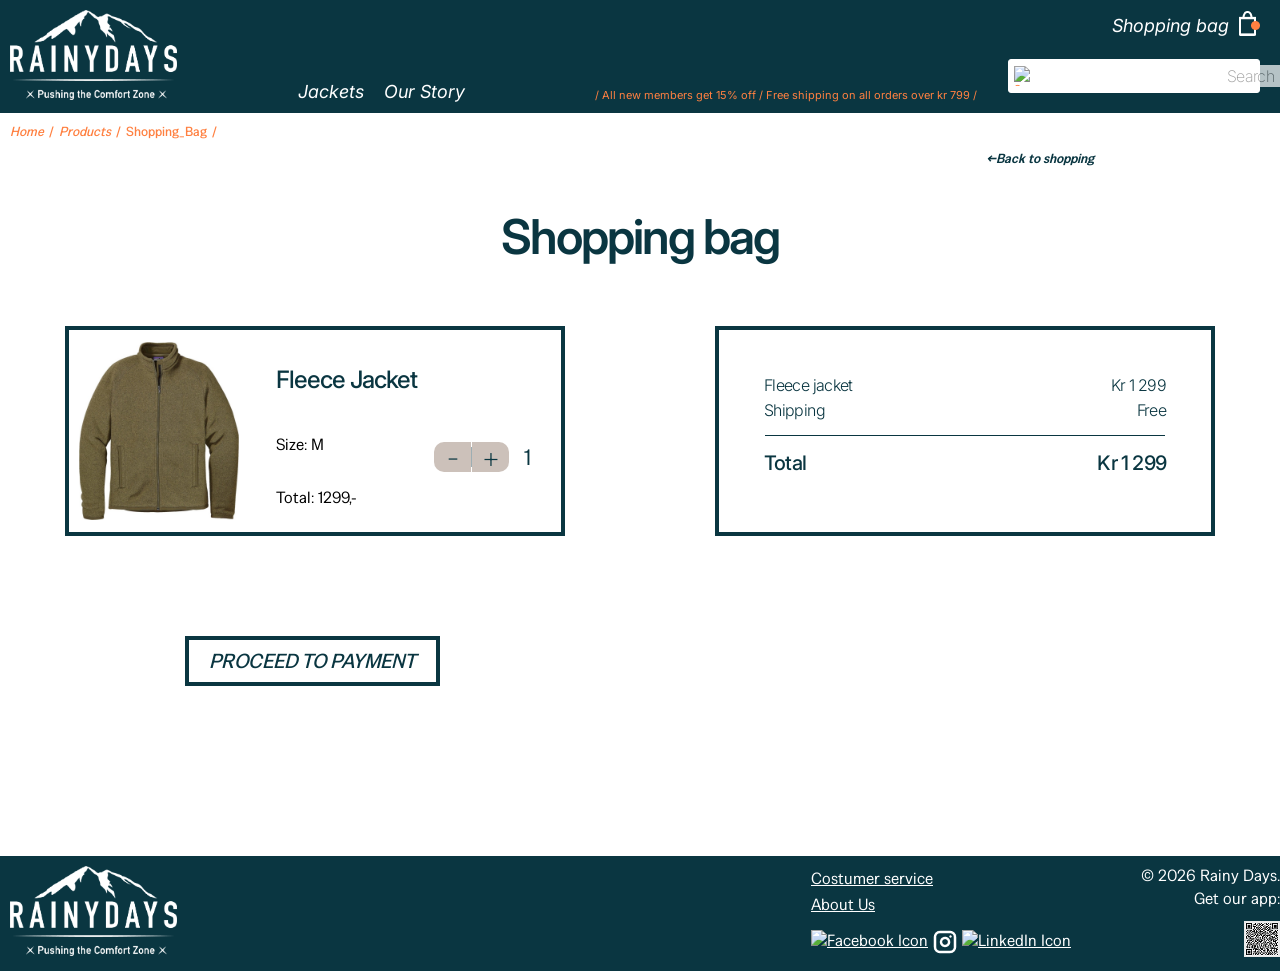
==== cart.html @ 44a6f5ab "Finished checkout css. Added back link to coming-soon Searched and replaced all cvv with cvc. Make a" ====
<!doctype html>
<html lang="en">
  <head>
    <meta charset="UTF-8" />
    <meta name="viewport" content="width=device-width, initial-scale=1.0" />
    <meta
      name="description"
      content="Shopping bag for Rainy Days, your go-to source for all outdoor activities"
    />
    <link rel="preconnect" href="https://fonts.googleapis.com" />
    <link rel="preconnect" href="https://fonts.gstatic.com" crossorigin />
    <link
      href="https://fonts.googleapis.com/css2?family=Inter:ital,opsz,wght@0,14..32,100..900;1,14..32,100..900&family=Special+Gothic:wdth,wght@75..125,400..700&display=swap"
      rel="stylesheet"
    />
    <link rel="stylesheet" href="style.css" />
    <title>Shopping bag</title>
  </head>
  <body>
    <nav>
      <div class="nav-left">
        <a href="index.html" class="logo" aria-label="Back to homepage">
          <img src="images/RainyDays_Logo.png" alt="Rainy Days Logo" />
        </a>
      </div>
      <div class="nav-middleleft">
        <ul>
          <li><a href="./products.html" class="nav-link">Jackets</a></li>
          <li><a href="index.html" class="nav-link">Our Story</a></li>
        </ul>
      </div>
      <div class="nav-middleright">
        <p>
          / All new members get 15% off / Free shipping on all orders over kr
          799 /
        </p>
      </div>
      <div class="nav-right">
        <div class="shopping-cart-link">
          <a href="cart.html" class="nav-link"> Shopping bag </a>
          <a href="cart.html" aria-label="Go to Shopping Bag">
            <img src="images/shopping.png" alt="Shopping Bag Icon" />
          </a>
        </div>
        <form class="search" role="search">
          <img src="images/search.png" alt="Search Icon" />
          <input
            type="search"
            placeholder="Search"
            aria-label="Search the website"
          />
        </form>
      </div>
    </nav>
    <main>
      <div class="breadcrumbs">
        <a href="index.html">Home</a> / <a href="products.html">Products</a> /
        <span>Shopping_Bag</span>/
      </div>
      <a href="fleece-jacket.html" class="back-link">←Back to shopping</a>
      <h2>Shopping bag</h2>
      <div class="cart-container">
        <div class="summary">
          <img src="images/RainyDays_Jacket7.jpg" alt="Fleece Jacket" />
          <div class="summary-content">
            <h3>Fleece Jacket</h3>
            <p>Size: M</p>
            <p>Total: 1299,-</p>
          </div>
          <div class="quantity">
            <button type="button" class="quantity-btn">-</button>
            <div class="divider"></div>
            <button type="button" class="quantity-btn">+</button>
            <span class="quantity-count">1</span>
          </div>
        </div>
        <div class="total">
          <p>Fleece jacket</p>
          <p class="price">Kr 1 299</p>
          <p>Shipping</p>
          <p class="price">Free</p>
          <div class="divider-total"></div>
          <h4>Total</h4>
          <h4 class="price">Kr 1 299</h4>
        </div>
        <a href="checkout.html" class="cta">PROCEED TO PAYMENT</a>
      </div>
    </main>
    <footer>
      <div class="footer-right">
        <a href="index.html" class="logo">
          <img src="images/RainyDays_Logo.png" alt="Rainy Days Logo" />
        </a>
      </div>
      <div class="footer-middle">
        <a href="coming-soon.html">Costumer service</a>
        <a href="coming-soon.html">About Us</a>
        <div class="social-media">
          <a href="https://facebook.com" target="_blank" rel="noopener">
            <img src="images/facebook.png" alt="Facebook Icon" />
          </a>
          <a href="https://instagram.com" target="_blank" rel="noopener">
            <img src="images/instagram.png" alt="Instagram Icon" />
          </a>
          <a href="https://linkedin.com" target="_blank" rel="noopener">
            <img src="images/linkedin.png" alt="LinkedIn Icon" />
          </a>
        </div>
      </div>
      <div class="footer-left">
        <p>© 2026 Rainy Days.</p>
        <p>Get our app:</p>
        <a href="https://play.google.com/" target="_blank" rel="noopener">
          <img src="images/QR-code.png" alt="QR Code Icon" />
        </a>
      </div>
    </footer>
  </body>
</html>
---- style.css ----
:root {
  --primary-color: #0A3641;
  --secondary-color: #FF8041;
  --font-family-header: 'Inter', sans-serif;
  --font-family-body: 'Special Gothic', sans-serif;
}

body {
  margin: 0;
  padding: 0;
  font-family: var(--font-family-body);
  font-size: 20px;
} 

main  {
  display: flex;
  flex-direction: column;
  align-items: center;
  margin-left: 320px;
  margin-right: 320px;
}

nav, footer {
  background-color: #0A3641;
}

nav {
  color: var(--secondary-color);
  font-family: var(--font-family-header);
  font-size: 11px; 
  position: sticky;
  top: 0;
  z-index: 100;
  display: flex;
  justify-content: space-between;
  gap: 50px;
  padding-top: 0px;
  margin-bottom: 0px;
}

.nav-middleleft, .nav-middleright, .nav-right {
  display: flex;
  align-self: flex-end;
}

.nav-middleleft {
  flex-direction: row;
  gap: 20px;
}
.nav-middleright {
 position: relative;
 left: 60px;
}
.nav-right {
  display: flex;
  flex-direction: column;
  align-items: flex-end;
  align-self: flex-end;
}
.shopping-cart-link {
  padding-right: 20px;
  display: flex;
  flex-direction: row;
  align-items: center;
  gap: 10px;
}
nav ul {
  list-style: none;
  display: flex;
  gap: 20px;

}
.nav-link {
  color: #fff;
  font-family: var(--font-family-header);
  text-decoration: none;
  font-style: italic;
  font-weight: 400;
  font-size: 18px; 
  white-space: nowrap;
}

.search {
  margin: 20px;
  border-radius: 3px;
  border: 1px solid #fff;
  width: 250px;
  height: 32px;
  background: #FFF;
  display: flex;
  align-items: center;
  justify-content: space-between;

}
.search img {
  width: 20px;
  height: 20px;
  padding: 5px;
}
.search input {
  font-family: var(--font-family-header);
  font-size: 16px;
  font-weight: 200;
  letter-spacing: -0.04em;
  border: none;
  text-align: end;
  opacity: 0.7;
}

.logo img{
  max-height: 90px;
  padding: 10px;
}

.breadcrumbs {
  display: flex;
  align-self: flex-start;
  gap: 5px;
  font-size: 13px;
  font-weight: 450;
  margin-bottom: 20px;
  color: var(--secondary-color);
  position: relative;
  right: 310px;
  top: 10px;
}

 .breadcrumbs a {
  color: var(--secondary-color);
  text-decoration: none;  
  font-style: italic;
}

.back-link {
 position: relative; 
  left: 400px;
  color: var(--primary-color);
  text-decoration: none;
  font-style: italic;
  font-weight: 500;
  font-size: 13px;
  text-align: right;
}

.cta {
  background-color: #ffffff;
  color: var(--primary-color);
  border: 4px solid var(--primary-color);
  font-style: italic;
  text-decoration: none;
  padding: 8px 20px;
  font-size: 1em;
  font-weight: 450;
  letter-spacing: -0.0em;
  white-space: nowrap;
}

.cta:hover {
  background-color: var(--primary-color);
  border: 3px solid var(--primary-color);
  color: #FFF;
  transform: scale(1.05);
}


.product-card {
  box-shadow: 0px 2px 5px rgb(230, 230, 230);
  border: 5px solid transparent;
  width: 198px;
  height: auto;
  overflow: hidden;
  display: flex;
  flex-direction: column;
  justify-content: flex-end;
  padding: 3px 5px;
}

.product-card:hover  {
  box-shadow: 0px 4px 10px gray;
  border: 5px solid white;
  transform: scale(1.05);
}

.product-card img {
  width: 100%;
  height: 215px;
  object-fit: contain;
  margin-bottom: 5px;
}

.product-card a {
  color: black;
  text-decoration: none;
  margin-bottom: 1px;
}

.name-price {
  color: var(--primary-color);
  font-family: var(--font-family-body);
  letter-spacing: -0.04em;
  font-size: 12px;
  display: flex;
  justify-content: space-between;
}

.product-card p {
  margin-bottom: 0;
  margin-top: 5px;
} 

.product-card button {
align-self: stretch;
}

h1 {
  color: var(--secondary-color);
  font-family: var(--font-family-header);
  font-size: 96px; 
  letter-spacing: -0.04em;
  font-weight: 600;
  margin-top: 0;
  margin-bottom: 0;
}

h2 {
  color: var(--primary-color);
  font-family: var(--font-family-header);
  font-size: 48px; 
  font-weight: 600;
  letter-spacing: -0.04em;
  margin-bottom: 10px;
  white-space: nowrap;
}

h3    {
  color: var(--primary-color);
  font-family: var(--font-family-header);
  font-size: 24px; 
  letter-spacing: -0.04em;
  font-weight: 500;
  margin-top: 0;
}

h4 {
  color: var(--primary-color);
  font-family: var(--font-family-header);
  font-size: 20px; 
  letter-spacing: -0.04em;
  font-weight: 500;
  margin-top: 0;
}

footer {
  color: #FFF;
  font-family: var(--font-family-body);
  font-size: 16px; 
  letter-spacing: 0%;
  display: flex;
  align-items: center;
  gap: 20px;
  margin-top: 120px;
  width: 100%;
}

footer a {
  color: #FFF;
  text-decoration: underline;
}

.footer-middle {
  display: flex;
  flex-direction: column;
  align-items: flex-start;
  gap: 5px;
  margin-left: auto;
  padding-right: 50px;
}

.social-media {
  padding-top: 10px;
  display: flex;
  flex-direction: row;
  gap: 5px;
}
.footer-left {
  display: flex;
  flex-direction: column;
  align-items: flex-end;
  align-content: flex-end;
  gap: 2px;
}

.footer-left img {
  padding-top: 10px;
}
footer p {
  margin: 0;
}


/* INDEX */

.cta-hero {
  color: var(--secondary-color);
  font-family: var(--font-family-header);
  font-style: italic;
  font-weight: 600;
  font-size: 29px; 
  padding: 3px 120px;
  text-decoration: none;
  border: 5px solid var(--secondary-color);
  position: relative ;
  left: 50px;
}

.cta-hero:hover {
  background-color: var(--secondary-color);
  color: var(--primary-color);
  transition: background-color 0.3s ease, color 0.3s ease;
}

header {
  background-image: url("images/hero-image.jpg");
  background-size: cover;
  background-position: bottom;
  min-height: 600px;
  margin-top: 0;
  padding-top: 0;
}

header div {
  display: flex;
  flex-direction: column;
  align-items: flex-start;
  gap: 20px;
  padding-left: 80px;
  padding-top: 300px;
} 

.carousel-container {
  width: 130%;
  display: flex;
  flex-direction: row;
  gap: 15px;
  margin-bottom: 50px;
  justify-content: center;
}

.story-image {
  width: 100%;
  height: auto;
  position: center
}
  
/* Products */

.product-grid {
  display: grid;
  grid-template-columns: repeat(4, 1fr);
  gap: 20px;
} 

.products-title {
margin-top: 0px;
padding-top: 0px;
  position: relative;
  top: -20px;
}

/* fleece-jacket */

.size-options {
  border: none;
  display: flex;
  flex-direction: column;
  gap: 10px;
  margin-top: 90px;
  position: relative;
  left: -20px;
  font-size: 18px;
}


.product-container {
 position: relative;  
 top: -50px;
  display: flex;
  flex-direction: row wrap;
  justify-content: space-between;
  gap: 50px;
  margin-top: 50px;
}

.product-container img {
  width: 500px;
  height: auto;
  object-fit: contain;
}

.product-container p {
 font-weight: 300;
}


/* Cart */

.cart-container, .checkout-content {
  display: grid;
  grid-template-columns: repeat(2, 1fr);
  gap: 150px;
  padding-top: 50px;
} 
.summary,.total {
  box-sizing: border-box;
  border: 4px solid var(--primary-color) ;
  font-size: 16px;
  width: 500px;
  height: 210px;
    padding: 10px;
}
.summary {
  display: flex;
  flex-direction: row;
  justify-content: space-between;
  gap: 20px;
}

.quantity {
  font-size: 22px;
  color: var(--primary-color);
  display: flex;
  flex-direction: row;
  align-self: flex-end;
  align-items: center;
  gap: 0px;
  position: relative;
  left: -20px;
  bottom: 50px;
}

.quantity-btn {
  background-color: #CCC1BA;
  color: var(--primary-color);
  border: none;
  font-family: var(--font-family-header);
  font-size: 30px;
  font-weight: 200;
  cursor: pointer;
  width: 37px;
  height: 30px;
  display: flex;
  align-items: center;
  justify-content: center;
}

.quantity-btn:first-child {
  border-radius: 10px 0 0 10px;
}

.quantity-btn:last-of-type {
  border-radius: 0 10px 10px 0;
}

.quantity-count {
  margin-left: 15px;
}

.divider  {
width: 1px;
height: 20px;
background-color: var(--primary-color);
opacity: 0.4;
}


.summary img {
  width: 160px;
  height: auto;
  object-fit: contain;
}

.summary-content {
  display: flex;
  flex-direction: column;
  gap: 0px;
}

.summary-content h3 {
  position: relative;
  top: 25px;
}

.summary-content p {
  position: relative;
  top: 25px;
}

.total {
  display: grid;
  grid-template-columns: repeat(2, 1fr);    
  justify-content: space-between;
  gap: 5px;
  font-family: var(--font-family-header);
  font-weight: 300;
  color: var(--primary-color);
  letter-spacing: -0.04em;
  padding: 45px;
}

.total .price {
  text-align: right;
}

.divider-total {
  width: 400px;
  height: 1px;
  background-color: var(--primary-color);
  grid-column: 1 / -1;
  justify-self: center;
  margin-top: 10px;
  margin-bottom: 10px;
} 

.total p {
  margin: 0;
}
.cart-container .cta, .checkout-content .cta {
  width: fit-content;
  position: relative;
  left: 120px;
  bottom: 50px;
}

/* Checkout */

.payment-form  {
  width: 500px;
  align-items: start;
}

.payment-form input {
  background-color: #D9D9D9;
  border: 1px solid black;
  opacity: 0.5;
  padding: 10px;
  width: 100%;
  box-sizing: border-box;
  margin-bottom: 20px;
  box-shadow: inset 0 2px 4px rgba(0, 0, 0, 0.4) ;
}

.checkout-content p {
  font-family: var(--font-family-header);
  font-weight: 300;
  color: var(--primary-color);
  letter-spacing: -0.04em;
  font-size: 16px;
  margin: 0;
  padding-left: 10px;
  padding-bottom: 10px;
}

.card-row {
  display: flex;
  gap: 10px 
}

.card-row #expiry-date {
  flex: 2;
}
.card-row #cvc {
  flex: 1;
}
/* Thank You */

.confirmation-main {
background-image: url("images/thank-you.jpg");
background-size: cover;
background-position: top;
}

.confirmation-container {
  display: flex;
  flex-direction: column;
  align-items: center;
  gap: 20px;
  padding-top: 300px;
  background-color: rgba(255, 255, 255, 0.5);
}

/* Huskeliste


gjøre forside og produktsside responsivt

progress dots
<div class="progress">
  <span class="dot"></span>
  <span class="dot active"></span>
  <span class="dot"></span>
</div>

Fikse footer, den er for lang noen steder
*/
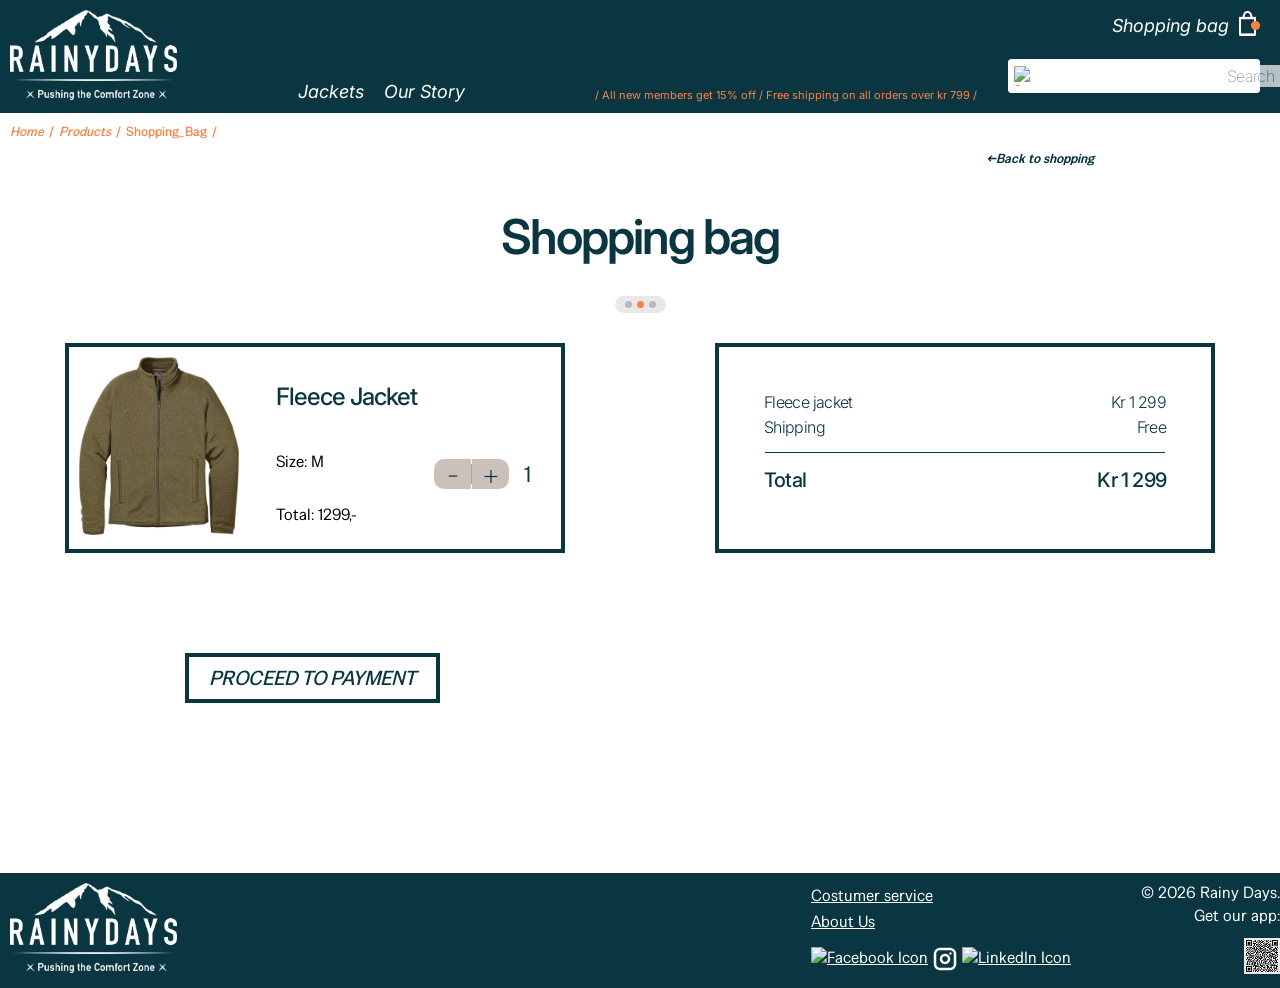
==== commit be90adde: "Made progress-dots" ====
--- a/cart.html
+++ b/cart.html
@@ -59,9 +59,16 @@
       </div>
       <a href="fleece-jacket.html" class="back-link">←Back to shopping</a>
       <h2>Shopping bag</h2>
+      <div class="progress">  
+        <span class="dot"></span>
+        <span class="dot active"></span>
+        <span class="dot"></span>
+      </div>
       <div class="cart-container">
         <div class="summary">
+          <a href="fleece-jacket.html" >
           <img src="images/RainyDays_Jacket7.jpg" alt="Fleece Jacket" />
+          </a>
           <div class="summary-content">
             <h3>Fleece Jacket</h3>
             <p>Size: M</p>
--- a/style.css
+++ b/style.css
@@ -402,8 +402,29 @@
  font-weight: 300;
 }
 
-
 /* Cart */
+
+.progress {
+  display: flex;
+  align-items: center;
+  gap: 5px;
+  padding: 5px 10px;
+  border-radius: 20px;
+  background-color: rgb(232, 232, 232);
+  margin-top: 20px;
+  margin-bottom: -20px;
+}
+
+.dot {
+  width: 7px;
+  height: 7px;
+  border-radius: 50%;
+  background-color: rgb(185, 185, 185);
+}
+
+.dot.active {
+  background-color: var(--secondary-color);
+}
 
 .cart-container, .checkout-content {
   display: grid;
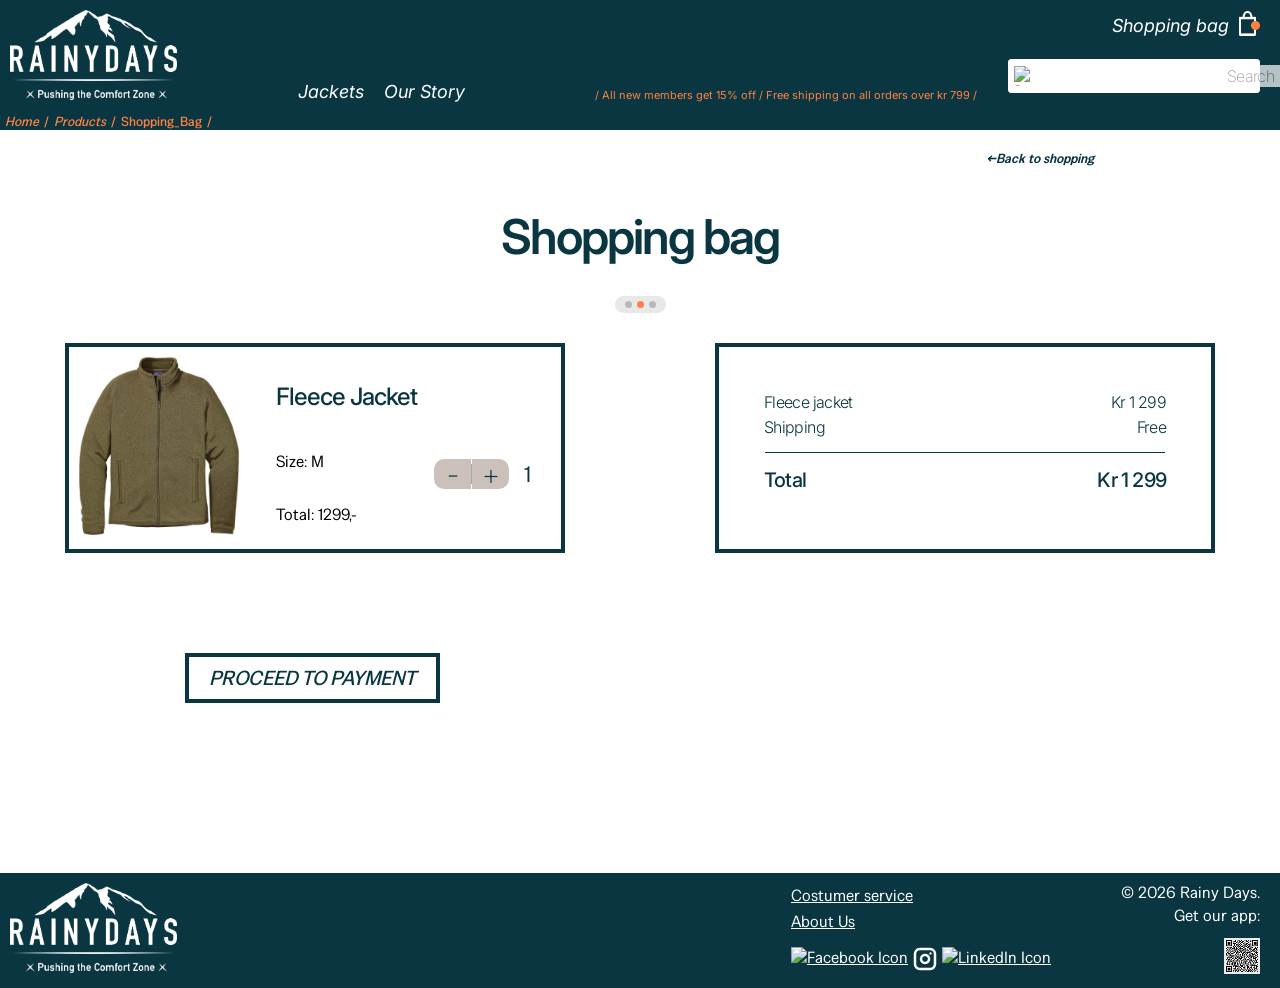
==== commit 29a1db84: "made contrast on breadcrumbs. confirmation page" ====
--- a/cart.html
+++ b/cart.html
@@ -52,11 +52,11 @@
         </form>
       </div>
     </nav>
-    <main>
-      <div class="breadcrumbs">
+    <div class="breadcrumbs">
         <a href="index.html">Home</a> / <a href="products.html">Products</a> /
         <span>Shopping_Bag</span>/
       </div>
+    <main>
       <a href="fleece-jacket.html" class="back-link">←Back to shopping</a>
       <h2>Shopping bag</h2>
       <div class="progress">  
--- a/style.css
+++ b/style.css
@@ -17,12 +17,12 @@
   display: flex;
   flex-direction: column;
   align-items: center;
-  margin-left: 320px;
-  margin-right: 320px;
+  margin-left: 250px;
+  margin-right: 250px;
 }
 
 nav, footer {
-  background-color: #0A3641;
+  background-color: var(--primary-color);
 }
 
 nav {
@@ -121,9 +121,8 @@
   font-weight: 450;
   margin-bottom: 20px;
   color: var(--secondary-color);
-  position: relative;
-  right: 310px;
-  top: 10px;
+  background-color: var(--primary-color);
+  padding-left: 5px;
 }
 
  .breadcrumbs a {
@@ -156,6 +155,7 @@
   white-space: nowrap;
 }
 
+
 .cta:hover {
   background-color: var(--primary-color);
   border: 3px solid var(--primary-color);
@@ -210,7 +210,8 @@
 } 
 
 .product-card button {
-align-self: stretch;
+align-self: center;
+width: 100%;
 }
 
 h1 {
@@ -289,6 +290,7 @@
   align-items: flex-end;
   align-content: flex-end;
   gap: 2px;
+  padding-right: 20px;
 }
 
 .footer-left img {
@@ -339,7 +341,7 @@
 } 
 
 .carousel-container {
-  width: 130%;
+  width: 100%;
   display: flex;
   flex-direction: row;
   gap: 15px;
@@ -558,6 +560,7 @@
 .payment-form  {
   width: 500px;
   align-items: start;
+  margin-top: -25px;
 }
 
 .payment-form input {
@@ -598,30 +601,59 @@
 .confirmation-main {
 background-image: url("images/thank-you.jpg");
 background-size: cover;
-background-position: top;
+background-position: center 60%;
+height: 700px;
+position: relative;
+bottom: 20px;
+margin-bottom: -50px;
 }
 
 .confirmation-container {
   display: flex;
   flex-direction: column;
   align-items: center;
-  gap: 20px;
-  padding-top: 300px;
+  gap: 0px;
+  margin-top: 220px;
+  margin-bottom: 150px;
+  padding-bottom: 30px;
+  width: 80%;
   background-color: rgba(255, 255, 255, 0.5);
 }
 
+.confirmation-container h2 {
+  font-size: 50px;
+  font-weight: 500;
+  margin: 10px;
+}
+
+.confirmation-container p {
+  font-family: var(--font-family-header);
+  color: var(--primary-color);
+  font-size: 16px;
+  font-weight: 300;
+  text-align: center;
+  margin: 10px;
+}
+
+.confirmation-container a {
+  color: var(--primary-color);
+}
+
+.social-media-confirmation {
+  display: flex;
+  align-items: center;
+  gap: 30px;
+  padding-left: 20px;
+}
+.social-media-confirmation a {
+  text-decoration: none;
+}
+
 /* Huskeliste
 
-
-gjøre forside og produktsside responsivt
-
-progress dots
-<div class="progress">
-  <span class="dot"></span>
-  <span class="dot active"></span>
-  <span class="dot"></span>
-</div>
-
+thank you side
+gjøre responsivt
 Fikse footer, den er for lang noen steder
+er ikke nok kontrast på breadcrumbs
 */
  
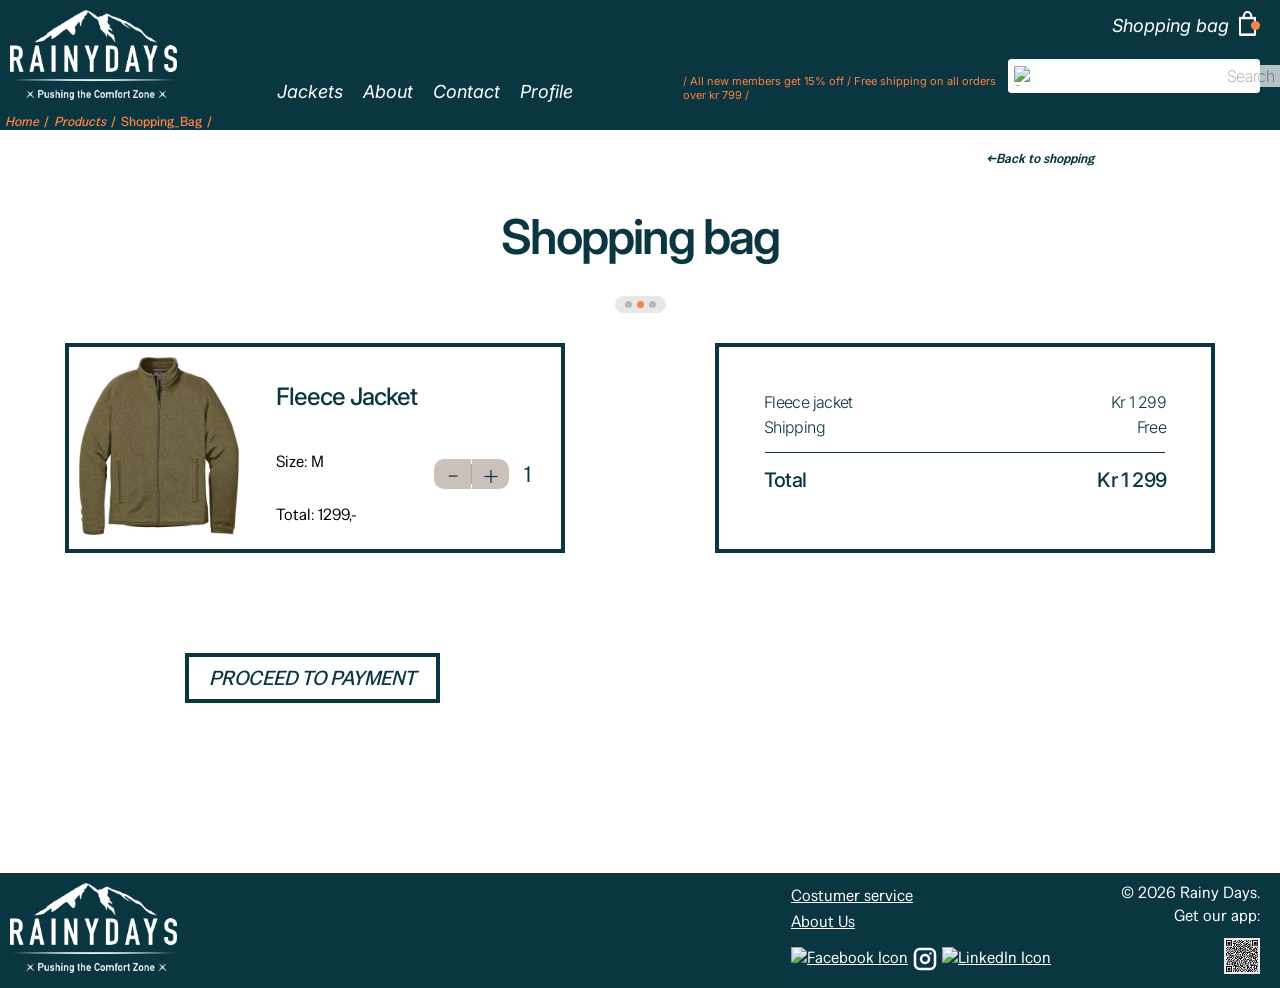
==== commit 909c7385: "made responsive, hamburger adde more menu items in the nav to match the hamburger menu items made so" ====
--- a/cart.html
+++ b/cart.html
@@ -23,11 +23,19 @@
           <img src="images/RainyDays_Logo.png" alt="Rainy Days Logo" />
         </a>
       </div>
+      <input type="checkbox" id="nav-toggle" class="nav-toggle">
+    <label for="nav-toggle" class="hamburger">
+      <span></span>
+      <span></span>
+      <span></span>
+    </label>
       <div class="nav-middleleft">
         <ul>
-          <li><a href="./products.html" class="nav-link">Jackets</a></li>
-          <li><a href="index.html" class="nav-link">Our Story</a></li>
-        </ul>
+        <li><a href="./products.html" class="nav-link">Jackets</a></li>
+        <li><a href="coming-soon.html" class="nav-link">About</a></li>
+        <li><a href="./coming-soon.html" class="nav-link">Contact</a></li>
+        <li><a href="./coming-soon.html" class="nav-link">Profile</a></li>
+      </ul>
       </div>
       <div class="nav-middleright">
         <p>
--- a/style.css
+++ b/style.css
@@ -37,6 +37,25 @@
   gap: 50px;
   padding-top: 0px;
   margin-bottom: 0px;
+}
+
+.nav-toggle {
+  display: none;
+}
+.hamburger {
+  display: none;
+  flex-direction: column;
+  gap: 5px;
+  padding: 15px;
+  align-self: center;
+  margin-left: auto;
+  cursor: pointer;
+}
+.hamburger span {
+  display: block;
+  width: 25px;
+  height: 2px;
+  background-color: #FFF;
 }
 
 .nav-middleleft, .nav-middleright, .nav-right {
@@ -361,6 +380,7 @@
   display: grid;
   grid-template-columns: repeat(4, 1fr);
   gap: 20px;
+  width: 100%;
 } 
 
 .products-title {
@@ -649,11 +669,274 @@
   text-decoration: none;
 }
 
+@media (max-width: 1024px) {
+
+  main {
+    margin-left: 60px;
+    margin-right: 60px;
+  }
+
+  .nav-middleright {
+    display: none;
+  }
+
+  .product-grid {
+    grid-template-columns: repeat(2, 1fr);
+  }
+
+  .cart-container, .checkout-content {
+    grid-template-columns: 1fr;
+    gap: 30px;
+  }
+
+  .summary, .total {
+    width: 100%;
+    height: auto;
+  }
+
+  .total {
+    padding: 20px;
+  }
+
+  .divider-total {
+    width: 100%;
+  }
+
+  .cart-container .cta, .checkout-content .cta {
+    left: 0;
+    bottom: 0;
+  }
+
+  .product-container {
+    flex-direction: column;
+    align-items: center;
+    top: 0;
+  }
+
+  .product-container img {
+    width: 100%;
+    max-width: 400px;
+  }
+
+  .payment-form {
+    width: 100%;
+  }
+
+  .back-link {
+    left: 0;
+  }
+
+}
+
+@media (max-width:786px) {
+main {
+  margin-left: 20px;
+  margin-right: 20px;
+}
+
+.nav-middleright, .search, .back-link, .shopping-cart-link a.nav-link  {
+  display: none;
+}
+
+.nav-middleleft {
+  display: none;
+  position: absolute;
+  top: 80px;
+  left: 0;
+  width: 100%;
+  background-color: var(--primary-color);
+  padding: 20px;
+  box-sizing: border-box;
+  z-index: 99;
+}
+
+.nav-middleleft ul {
+  flex-direction: column;
+  gap: 15px;
+}
+
+.nav-toggle:checked ~ .nav-middleleft {
+  display: flex;
+}
+
+.shopping-cart-link {
+  order: 1;
+  scale: 1.5;
+}
+.hamburger {
+  display: flex;
+  margin-left: 0;
+  margin-right: 10px;
+  scale: 1.5;
+  order: 2;
+}
+
+nav {
+  gap: 10px;
+}
+
+.nav-right {
+  display: flex;
+  flex-direction: row;
+  align-items: center;
+  align-self: center;
+  margin-left: auto;
+}
+
+h1 {
+  font-size: 48px;
+}
+h2  {
+  font-size: 32px;
+  white-space: normal;
+}
+
+.breadcrumbs {
+  display: none;
+}
+
+header {
+  min-height: 400px;
+}
+
+header div {
+  padding-left: 20px;
+  padding-top: 250px;
+  gap: 15px;
+  align-items: center;
+}
+
+.cta-hero {
+  font-size: 18px;
+  padding: 8px 30px;
+  left: 0;
+}
+
+.product-grid {
+  grid-template-columns: repeat(2, 1fr);
+  width: 100%;
+}
+
+.product-card {
+  width: 100%;
+  max-width: 200px;
+}
+
+.carousel-container {
+  flex-wrap: wrap;
+  justify-content: center;
+}
+.carousel-container .product-card {
+  width: 40%;
+}
+
+.product-container {
+  flex-direction: column;
+  align-items: center;
+  top: 0;
+  margin-top: 20px;
+  gap: 5px;
+}
+
+.product-details .cta {
+  width: 100%;
+  text-align: center;
+  display: block;
+}
+
+.size-options {
+  margin-top: 20px;
+}
+
+.cart-container, .checkout-content {
+  grid-template-columns: 1fr;
+  gap: 20px;
+  padding-top: 30px;
+}
+
+.summary, .total {
+  width: 100%;
+  height: auto;
+}
+
+.total {
+  padding: 20px;
+}
+
+.summary {
+  flex-direction: column;
+ 
+}
+
+.summary img {
+  width: 100%;
+  max-width: 200px;
+  display: block;
+  margin: 0 auto;
+}
+
+.quantity {
+  position: static;
+}
+
+.summary-content h3, .summary-content p {
+  position: static;
+}
+
+.carousel-container .cta, .checkout-content .cta {
+  position: static;
+  width: 100%;
+  text-align: center;
+  box-sizing: border-box;
+}
+
+.progress {
+  margin-top: 0;
+}
+
+.payment-form {
+  width: 100%;
+}
+
+footer {
+  flex-direction: row;
+  flex-wrap: wrap;
+  justify-content: space-between;
+  align-items: center;
+  padding: 15px 20px;
+  gap: 10px;
+  margin-top: 40px;
+}
+
+.footer-right {
+  order: 2;
+}
+.footer-middle {
+  order: 1;
+  margin-left: 0;
+  margin-right: 0;
+}
+
+.footer-left {
+  order: 3;
+  align-items: flex-end; 
+  padding-right: 0;
+}
+}
+
+
 /* Huskeliste
-
-thank you side
-gjøre responsivt
-Fikse footer, den er for lang noen steder
-er ikke nok kontrast på breadcrumbs
+må endre skriftstørrelser og evt til em istedefor px
+har gjort responsivt til tablet, ikke mobil. fortsatt en del ting som ikke ser bra ut i tablet
+mobil:
+må flytte hamburgermenu og icon 
+få headerbildet til å forskyves litt
+kan teskten på herobildet endre seg på mobilverson?
+produkt grid, cardsene er for store
+cta på fleece er ikke cetrert. cta på payment siden er for lang
+.summary img blir ikke centrert
+mye gap i summary
+Footeren er feil, alt skal fortstt være på linje, men logo sakl flyttes i midten
+
 */
  
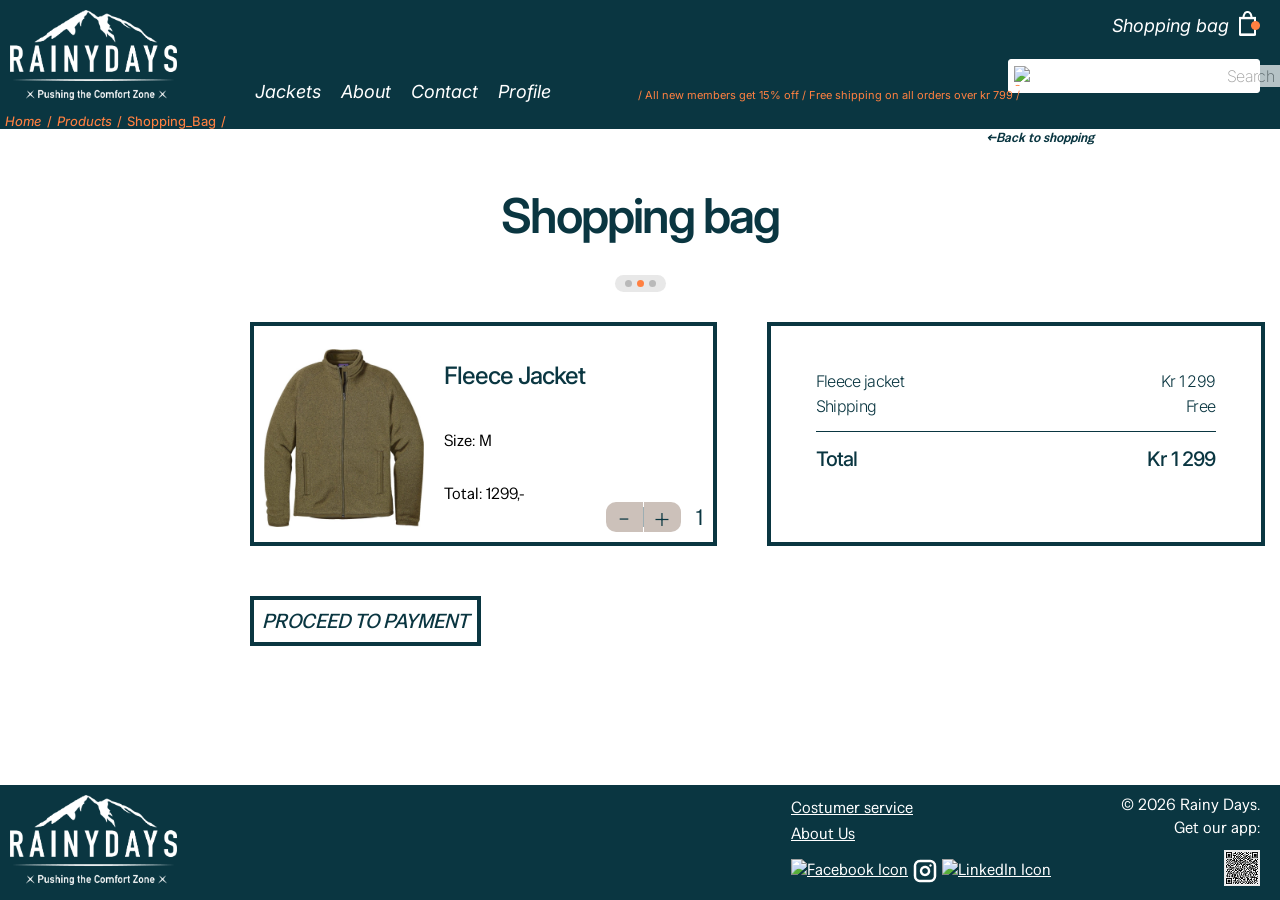
==== commit 5dc883b7: "css responsiveness, DRYed DRYed some of the css, h1-h4 with variables removed flex-direction: row fi" ====
--- a/cart.html
+++ b/cart.html
@@ -23,19 +23,14 @@
           <img src="images/RainyDays_Logo.png" alt="Rainy Days Logo" />
         </a>
       </div>
-      <input type="checkbox" id="nav-toggle" class="nav-toggle">
-    <label for="nav-toggle" class="hamburger">
-      <span></span>
-      <span></span>
-      <span></span>
-    </label>
+      <input type="checkbox" id="nav-toggle" class="nav-toggle" />
       <div class="nav-middleleft">
         <ul>
-        <li><a href="./products.html" class="nav-link">Jackets</a></li>
-        <li><a href="coming-soon.html" class="nav-link">About</a></li>
-        <li><a href="./coming-soon.html" class="nav-link">Contact</a></li>
-        <li><a href="./coming-soon.html" class="nav-link">Profile</a></li>
-      </ul>
+          <li><a href="./products.html" class="nav-link">Jackets</a></li>
+          <li><a href="coming-soon.html" class="nav-link">About</a></li>
+          <li><a href="./coming-soon.html" class="nav-link">Contact</a></li>
+          <li><a href="./coming-soon.html" class="nav-link">Profile</a></li>
+        </ul>
       </div>
       <div class="nav-middleright">
         <p>
@@ -58,24 +53,30 @@
             aria-label="Search the website"
           />
         </form>
+            <label for="nav-toggle" class="hamburger">
+      <span></span>
+      <span></span>
+      <span></span>
+    </label>
       </div>
+      <div class="breadcrumbs">
+      <a href="index.html">Home</a> / <a href="products.html">Products</a> /
+      <span>Shopping_Bag</span>/
+    </div>
     </nav>
-    <div class="breadcrumbs">
-        <a href="index.html">Home</a> / <a href="products.html">Products</a> /
-        <span>Shopping_Bag</span>/
-      </div>
+    
     <main>
       <a href="fleece-jacket.html" class="back-link">←Back to shopping</a>
       <h2>Shopping bag</h2>
-      <div class="progress">  
+      <div class="progress">
         <span class="dot"></span>
         <span class="dot active"></span>
         <span class="dot"></span>
       </div>
-      <div class="cart-container">
+      <div class="cart-content">
         <div class="summary">
-          <a href="fleece-jacket.html" >
-          <img src="images/RainyDays_Jacket7.jpg" alt="Fleece Jacket" />
+          <a href="fleece-jacket.html">
+            <img src="images/RainyDays_Jacket7.jpg" alt="Fleece Jacket" />
           </a>
           <div class="summary-content">
             <h3>Fleece Jacket</h3>
--- a/style.css
+++ b/style.css
@@ -4,6 +4,7 @@
   --secondary-color: #FF8041;
   --font-family-header: 'Inter', sans-serif;
   --font-family-body: 'Special Gothic', sans-serif;
+  --letter-spacing-tight: -0.04em
 }
 
 body {
@@ -11,6 +12,9 @@
   padding: 0;
   font-family: var(--font-family-body);
   font-size: 20px;
+  min-height: 100vh;
+  display: flex;
+  flex-direction: column;
 } 
 
 main  {
@@ -19,6 +23,7 @@
   align-items: center;
   margin-left: 250px;
   margin-right: 250px;
+  flex: 1;
 }
 
 nav, footer {
@@ -26,17 +31,16 @@
 }
 
 nav {
+  font-family: var(--font-family-header);
   color: var(--secondary-color);
-  font-family: var(--font-family-header);
   font-size: 11px; 
   position: sticky;
   top: 0;
   z-index: 100;
   display: flex;
   justify-content: space-between;
-  gap: 50px;
-  padding-top: 0px;
-  margin-bottom: 0px;
+  gap: 0px;
+  flex-wrap: wrap;
 }
 
 .nav-toggle {
@@ -64,7 +68,6 @@
 }
 
 .nav-middleleft {
-  flex-direction: row;
   gap: 20px;
 }
 .nav-middleright {
@@ -72,7 +75,6 @@
  left: 60px;
 }
 .nav-right {
-  display: flex;
   flex-direction: column;
   align-items: flex-end;
   align-self: flex-end;
@@ -80,7 +82,6 @@
 .shopping-cart-link {
   padding-right: 20px;
   display: flex;
-  flex-direction: row;
   align-items: center;
   gap: 10px;
 }
@@ -134,14 +135,15 @@
 
 .breadcrumbs {
   display: flex;
-  align-self: flex-start;
+  align-self: flex-end;
   gap: 5px;
   font-size: 13px;
   font-weight: 450;
-  margin-bottom: 20px;
+  margin-bottom: 0px;
   color: var(--secondary-color);
   background-color: var(--primary-color);
   padding-left: 5px;
+  width: 100%;
 }
 
  .breadcrumbs a {
@@ -167,7 +169,7 @@
   border: 4px solid var(--primary-color);
   font-style: italic;
   text-decoration: none;
-  padding: 8px 20px;
+  padding: 8px ;
   font-size: 1em;
   font-weight: 450;
   letter-spacing: -0.0em;
@@ -186,7 +188,7 @@
 .product-card {
   box-shadow: 0px 2px 5px rgb(230, 230, 230);
   border: 5px solid transparent;
-  width: 198px;
+  width: 100%;
   height: auto;
   overflow: hidden;
   display: flex;
@@ -233,41 +235,38 @@
 width: 100%;
 }
 
+h1, h2, h3, h4 {
+  font-family: var(--font-family-header);
+  letter-spacing: var(--letter-spacing-tight);
+  color: var(--primary-color);
+  white-space: nowrap;
+}
+
 h1 {
   color: var(--secondary-color);
-  font-family: var(--font-family-header);
   font-size: 96px; 
-  letter-spacing: -0.04em;
   font-weight: 600;
   margin-top: 0;
   margin-bottom: 0;
+  white-space: nowrap;
 }
 
 h2 {
-  color: var(--primary-color);
-  font-family: var(--font-family-header);
   font-size: 48px; 
   font-weight: 600;
-  letter-spacing: -0.04em;
   margin-bottom: 10px;
   white-space: nowrap;
 }
 
 h3    {
-  color: var(--primary-color);
-  font-family: var(--font-family-header);
   font-size: 24px; 
-  letter-spacing: -0.04em;
-  font-weight: 500;
+    font-weight: 500;
   margin-top: 0;
 }
 
 h4 {
-  color: var(--primary-color);
-  font-family: var(--font-family-header);
   font-size: 20px; 
-  letter-spacing: -0.04em;
-  font-weight: 500;
+    font-weight: 500;
   margin-top: 0;
 }
 
@@ -281,6 +280,7 @@
   gap: 20px;
   margin-top: 120px;
   width: 100%;
+  box-sizing: border-box;
 }
 
 footer a {
@@ -300,7 +300,6 @@
 .social-media {
   padding-top: 10px;
   display: flex;
-  flex-direction: row;
   gap: 5px;
 }
 .footer-left {
@@ -331,8 +330,6 @@
   padding: 3px 120px;
   text-decoration: none;
   border: 5px solid var(--secondary-color);
-  position: relative ;
-  left: 50px;
 }
 
 .cta-hero:hover {
@@ -347,16 +344,16 @@
   background-position: bottom;
   min-height: 600px;
   margin-top: 0;
-  padding-top: 0;
+ 
 }
 
 header div {
   display: flex;
   flex-direction: column;
-  align-items: flex-start;
+  align-items: center;
   gap: 20px;
-  padding-left: 80px;
-  padding-top: 300px;
+  padding-right: 700px;
+  padding-top: 330px;
 } 
 
 .carousel-container {
@@ -368,6 +365,10 @@
   justify-content: center;
 }
 
+.carousel-container .cta {
+  text-align: center;
+}
+
 .story-image {
   width: 100%;
   height: auto;
@@ -379,6 +380,7 @@
 .product-grid {
   display: grid;
   grid-template-columns: repeat(4, 1fr);
+  justify-items: center;
   gap: 20px;
   width: 100%;
 } 
@@ -386,8 +388,7 @@
 .products-title {
 margin-top: 0px;
 padding-top: 0px;
-  position: relative;
-  top: -20px;
+
 }
 
 /* fleece-jacket */
@@ -448,24 +449,26 @@
   background-color: var(--secondary-color);
 }
 
-.cart-container, .checkout-content {
+.cart-content, .checkout-content {
   display: grid;
   grid-template-columns: repeat(2, 1fr);
-  gap: 150px;
+ gap: 50px;
   padding-top: 50px;
+  width: 100%;
 } 
-.summary,.total {
+.summary, .total {
   box-sizing: border-box;
   border: 4px solid var(--primary-color) ;
   font-size: 16px;
-  width: 500px;
-  height: 210px;
-    padding: 10px;
+  width: 350px;
+  padding: 10px;
+  width: 100%;
 }
 .summary {
   display: flex;
   flex-direction: row;
   justify-content: space-between;
+  align-items: flex-end;
   gap: 20px;
 }
 
@@ -474,12 +477,9 @@
   color: var(--primary-color);
   display: flex;
   flex-direction: row;
-  align-self: flex-end;
+ position: static;
   align-items: center;
   gap: 0px;
-  position: relative;
-  left: -20px;
-  bottom: 50px;
 }
 
 .quantity-btn {
@@ -521,20 +521,17 @@
   width: 160px;
   height: auto;
   object-fit: contain;
+  align-self: flex-start;
 }
 
 .summary-content {
   display: flex;
   flex-direction: column;
   gap: 0px;
-}
-
-.summary-content h3 {
-  position: relative;
-  top: 25px;
-}
-
-.summary-content p {
+  height: 100%;
+}
+
+.summary-content h3, .summary-content p {
   position: relative;
   top: 25px;
 }
@@ -568,11 +565,8 @@
 .total p {
   margin: 0;
 }
-.cart-container .cta, .checkout-content .cta {
+.cart-content .cta, .checkout-content .cta {
   width: fit-content;
-  position: relative;
-  left: 120px;
-  bottom: 50px;
 }
 
 /* Checkout */
@@ -669,7 +663,7 @@
   text-decoration: none;
 }
 
-@media (max-width: 1024px) {
+@media (max-width: 1200px) {
 
   main {
     margin-left: 60px;
@@ -679,12 +673,52 @@
   .nav-middleright {
     display: none;
   }
+  
+  .nav-right{
+    min-width: 0;
+  }
+
+  .search {
+    width: 150px;
+  }
+
+  .search input {
+    width: 100px;
+  }
+  .back-link {
+    align-self: flex-end;
+  }
+  
+  header {
+    min-height: 600px;
+  }
+  
+  h1 {
+    font-size: 60px;
+  }
+
+  .cta-hero {
+    font-size: 20px;
+    padding: 8px 40px;
+  }
+
+  header div {
+  gap: 20px;
+  padding-right: 0;
+  padding-right: 60%;
+  padding-top: 330px;
+} 
 
   .product-grid {
-    grid-template-columns: repeat(2, 1fr);
-  }
-
-  .cart-container, .checkout-content {
+    grid-template-columns: repeat(3, 1fr);
+    gap: 10px;
+  }
+
+  .product-card {
+    width: 100%;
+  }
+
+  .cart-content, .checkout-content {
     grid-template-columns: 1fr;
     gap: 30px;
   }
@@ -694,6 +728,10 @@
     height: auto;
   }
 
+  summary img {
+    width: 100%;
+    max-width: 160px;
+  }
   .total {
     padding: 20px;
   }
@@ -702,7 +740,7 @@
     width: 100%;
   }
 
-  .cart-container .cta, .checkout-content .cta {
+  .cart-content .cta, .checkout-content .cta {
     left: 0;
     bottom: 0;
   }
@@ -741,18 +779,34 @@
 .nav-middleleft {
   display: none;
   position: absolute;
-  top: 80px;
-  left: 0;
-  width: 100%;
+  top: 112px;
+  left: 65%;
+  width: 45%;
+  gap: 0;
   background-color: var(--primary-color);
-  padding: 20px;
+  padding: 0;
   box-sizing: border-box;
   z-index: 99;
 }
 
 .nav-middleleft ul {
-  flex-direction: column;
-  gap: 15px;
+
+  flex-direction: column;
+  margin: 0;
+  padding: 0;
+  gap: 0;
+  width: 100%;
+}
+
+.nav-middleleft li {
+  display: block;
+  border: 1px solid var(--secondary-color);
+  padding: 3px 5px;
+  width: 100%;
+  box-sizing: border-box;
+  gap: 0;
+  margin: 0;
+  text-align: start;
 }
 
 .nav-toggle:checked ~ .nav-middleleft {
@@ -775,40 +829,45 @@
   gap: 10px;
 }
 
+nav ul {
+  gap: 0;
+}
+
+.nav-link{
+  font-size: 24px;
+}
 .nav-right {
   display: flex;
   flex-direction: row;
   align-items: center;
-  align-self: center;
+  align-self: flex-end;
   margin-left: auto;
 }
 
 h1 {
-  font-size: 48px;
+  font-size: 60px;
+  font-weight: 500;
 }
 h2  {
   font-size: 32px;
-  white-space: normal;
-}
-
-.breadcrumbs {
-  display: none;
+  white-space: nowrap;
 }
 
 header {
-  min-height: 400px;
+  min-height: 600px;
+  background-position: 15% bottom;
 }
 
 header div {
   padding-left: 20px;
-  padding-top: 250px;
+  padding-top: 400px;
+  padding-right: 0;
   gap: 15px;
-  align-items: center;
 }
 
 .cta-hero {
-  font-size: 18px;
-  padding: 8px 30px;
+  font-size: 25px;
+  padding: 10px 50px;
   left: 0;
 }
 
@@ -830,6 +889,10 @@
   width: 40%;
 }
 
+.text {
+  text-align: center;
+}
+
 .product-container {
   flex-direction: column;
   align-items: center;
@@ -848,7 +911,7 @@
   margin-top: 20px;
 }
 
-.cart-container, .checkout-content {
+.cart-content, .checkout-content {
   grid-template-columns: 1fr;
   gap: 20px;
   padding-top: 30px;
@@ -865,7 +928,7 @@
 
 .summary {
   flex-direction: column;
- 
+  align-items: center;
 }
 
 .summary img {
@@ -875,15 +938,20 @@
   margin: 0 auto;
 }
 
+.summary-content  {
+  width: 100%;
+}
+
 .quantity {
   position: static;
+  align-self: flex-end;
 }
 
 .summary-content h3, .summary-content p {
   position: static;
 }
 
-.carousel-container .cta, .checkout-content .cta {
+.carousel-container .cta, .cart-content .cta, .checkout-content .cta {
   position: static;
   width: 100%;
   text-align: center;
@@ -900,12 +968,13 @@
 
 footer {
   flex-direction: row;
-  flex-wrap: wrap;
+  flex-wrap: nowrap;
   justify-content: space-between;
-  align-items: center;
+  align-items: flex-start;
   padding: 15px 20px;
   gap: 10px;
   margin-top: 40px;
+  font-size: 14px;
 }
 
 .footer-right {
@@ -913,6 +982,8 @@
 }
 .footer-middle {
   order: 1;
+  flex-shrink: 1;
+  min-width: 0;
   margin-left: 0;
   margin-right: 0;
 }
@@ -921,22 +992,28 @@
   order: 3;
   align-items: flex-end; 
   padding-right: 0;
-}
+  flex-shrink: 0;
+}
+
+footer .logo img {
+  max-height: 50px;
+}
+
+.confirmation-container {
+margin-top: 430px;
+}
+
 }
 
 
 /* Huskeliste
 må endre skriftstørrelser og evt til em istedefor px
-har gjort responsivt til tablet, ikke mobil. fortsatt en del ting som ikke ser bra ut i tablet
+fortsatt en del ting som ikke ser bra ut i tablet
 mobil:
-må flytte hamburgermenu og icon 
+må flytte hamburgermenu og icon litt nedover
 få headerbildet til å forskyves litt
 kan teskten på herobildet endre seg på mobilverson?
 produkt grid, cardsene er for store
-cta på fleece er ikke cetrert. cta på payment siden er for lang
-.summary img blir ikke centrert
-mye gap i summary
-Footeren er feil, alt skal fortstt være på linje, men logo sakl flyttes i midten
-
+mye gap i summary sjekk tablet versjon
 */
  
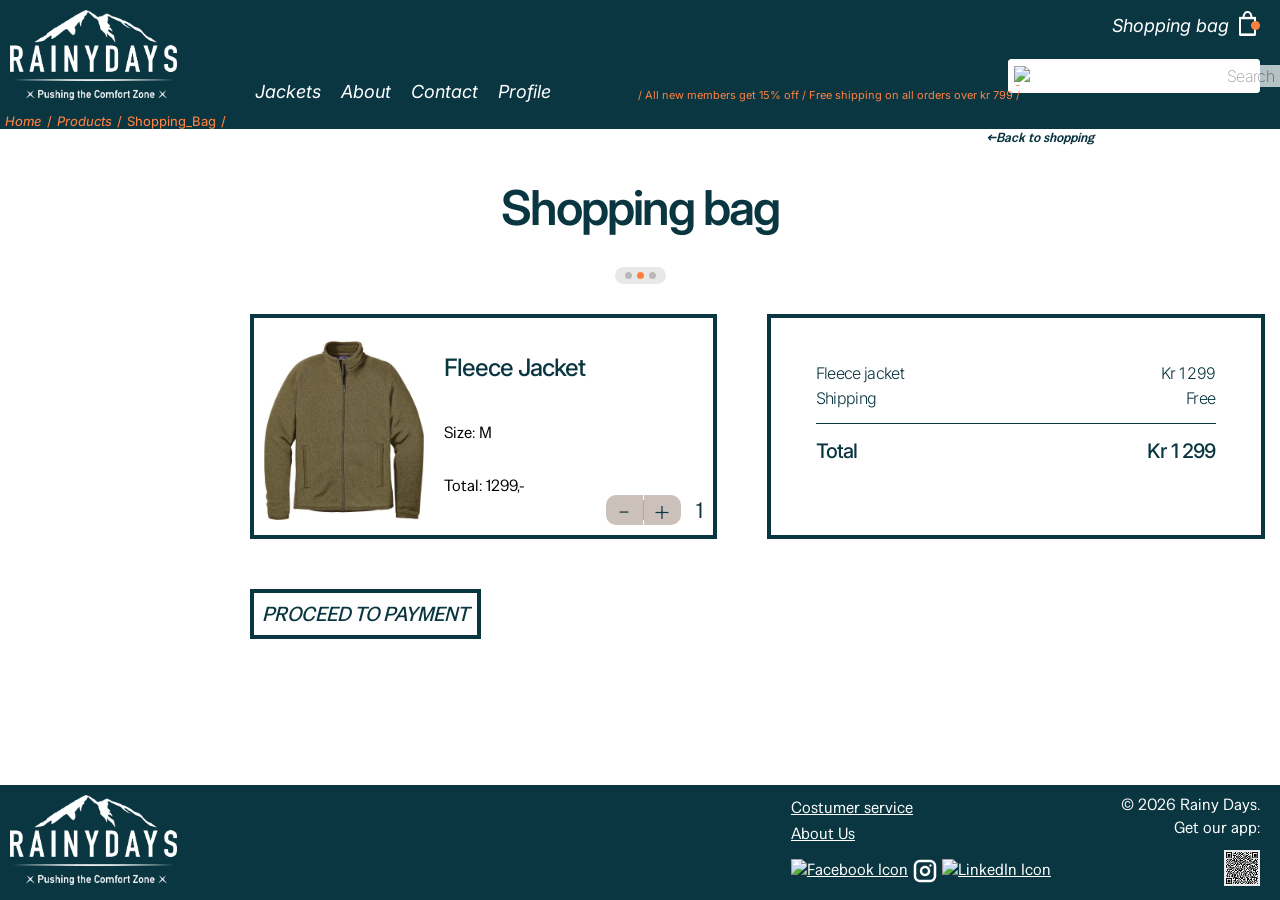
==== commit a91e607f: "edited h1 edited all h2 to be h1, previuos h1 is now p class display-heading. To pass W3C" ====
--- a/cart.html
+++ b/cart.html
@@ -53,21 +53,21 @@
             aria-label="Search the website"
           />
         </form>
-            <label for="nav-toggle" class="hamburger">
-      <span></span>
-      <span></span>
-      <span></span>
-    </label>
+        <label for="nav-toggle" class="hamburger">
+          <span></span>
+          <span></span>
+          <span></span>
+        </label>
       </div>
       <div class="breadcrumbs">
-      <a href="index.html">Home</a> / <a href="products.html">Products</a> /
-      <span>Shopping_Bag</span>/
-    </div>
+        <a href="index.html">Home</a> / <a href="products.html">Products</a> /
+        <span>Shopping_Bag</span>/
+      </div>
     </nav>
-    
+
     <main>
       <a href="fleece-jacket.html" class="back-link">←Back to shopping</a>
-      <h2>Shopping bag</h2>
+      <h1>Shopping bag</h1>
       <div class="progress">
         <span class="dot"></span>
         <span class="dot active"></span>
--- a/style.css
+++ b/style.css
@@ -235,23 +235,15 @@
 width: 100%;
 }
 
-h1, h2, h3, h4 {
+h1, h3, h4 {
   font-family: var(--font-family-header);
   letter-spacing: var(--letter-spacing-tight);
   color: var(--primary-color);
   white-space: nowrap;
 }
 
+
 h1 {
-  color: var(--secondary-color);
-  font-size: 96px; 
-  font-weight: 600;
-  margin-top: 0;
-  margin-bottom: 0;
-  white-space: nowrap;
-}
-
-h2 {
   font-size: 48px; 
   font-weight: 600;
   margin-bottom: 10px;
@@ -268,6 +260,17 @@
   font-size: 20px; 
     font-weight: 500;
   margin-top: 0;
+}
+
+.display-heading {
+  color: var(--secondary-color);
+  font-family: var(--font-family-header);
+  font-size: 96px;
+  font-weight: 600;
+  letter-spacing: var(--letter-spacing-tight);
+  margin-top: 0;
+  margin-bottom: 0;
+  white-space: nowrap;
 }
 
 footer {
@@ -634,7 +637,7 @@
   background-color: rgba(255, 255, 255, 0.5);
 }
 
-.confirmation-container h2 {
+.confirmation-container h1 {
   font-size: 50px;
   font-weight: 500;
   margin: 10px;
@@ -693,7 +696,7 @@
     min-height: 600px;
   }
   
-  h1 {
+  .display-heading {
     font-size: 60px;
   }
 
@@ -844,11 +847,11 @@
   margin-left: auto;
 }
 
-h1 {
+.display-heading {
   font-size: 60px;
   font-weight: 500;
 }
-h2  {
+h1  {
   font-size: 32px;
   white-space: nowrap;
 }
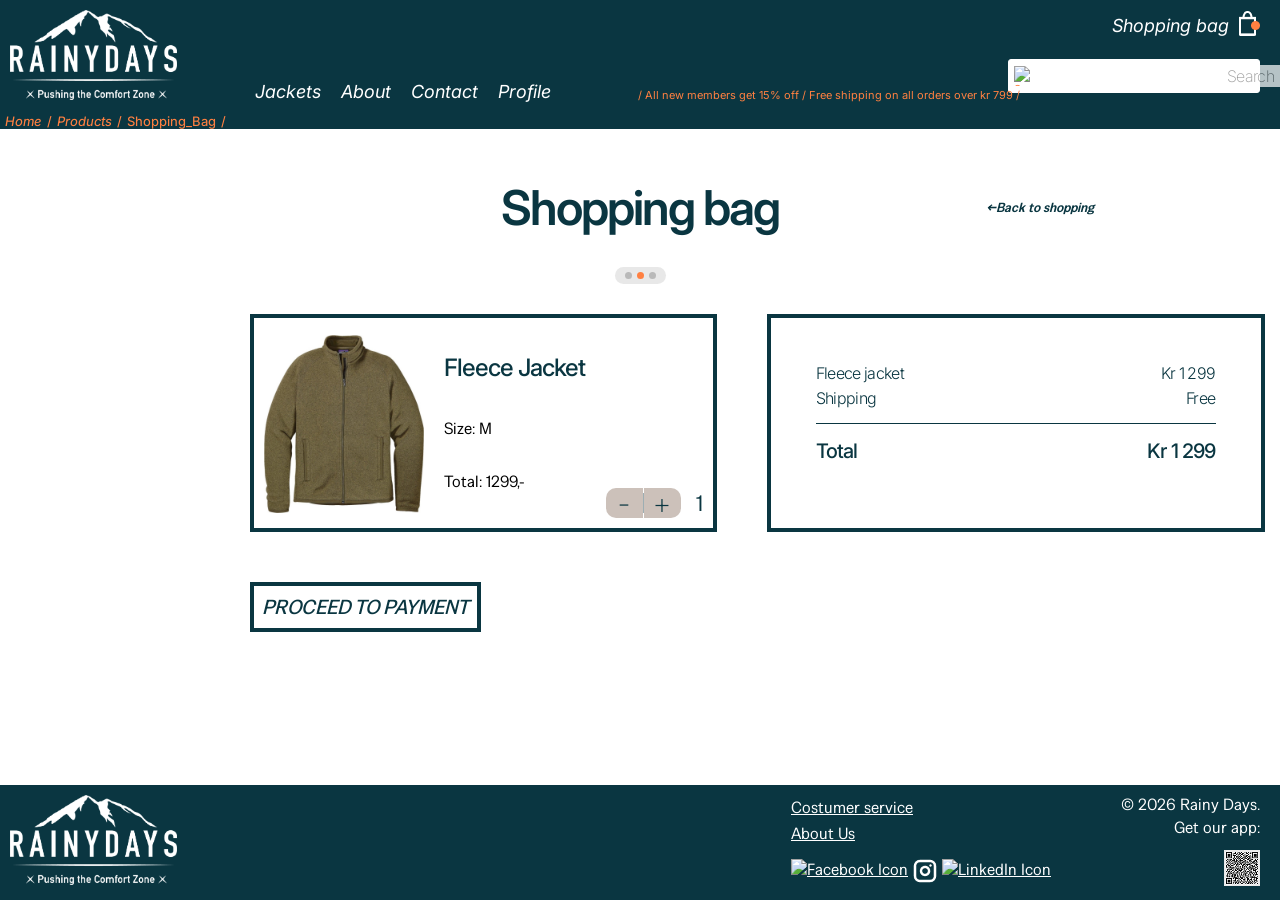
==== commit 22906916: "added aria labels to form" ====
--- a/cart.html
+++ b/cart.html
@@ -79,7 +79,7 @@
             <img src="images/RainyDays_Jacket7.jpg" alt="Fleece Jacket" />
           </a>
           <div class="summary-content">
-            <h3>Fleece Jacket</h3>
+            <h2>Fleece Jacket</h2>
             <p>Size: M</p>
             <p>Total: 1299,-</p>
           </div>
@@ -96,8 +96,8 @@
           <p>Shipping</p>
           <p class="price">Free</p>
           <div class="divider-total"></div>
-          <h4>Total</h4>
-          <h4 class="price">Kr 1 299</h4>
+          <h3>Total</h3>
+          <h3 class="price">Kr 1 299</h3>
         </div>
         <a href="checkout.html" class="cta">PROCEED TO PAYMENT</a>
       </div>
--- a/style.css
+++ b/style.css
@@ -155,6 +155,7 @@
 .back-link {
  position: relative; 
   left: 400px;
+  top: 70px;
   color: var(--primary-color);
   text-decoration: none;
   font-style: italic;
@@ -235,7 +236,7 @@
 width: 100%;
 }
 
-h1, h3, h4 {
+h1, h2, h3 {
   font-family: var(--font-family-header);
   letter-spacing: var(--letter-spacing-tight);
   color: var(--primary-color);
@@ -250,13 +251,13 @@
   white-space: nowrap;
 }
 
-h3    {
+h2    {
   font-size: 24px; 
     font-weight: 500;
   margin-top: 0;
 }
 
-h4 {
+h3 {
   font-size: 20px; 
     font-weight: 500;
   margin-top: 0;
@@ -534,7 +535,7 @@
   height: 100%;
 }
 
-.summary-content h3, .summary-content p {
+.summary-content h2, .summary-content p {
   position: relative;
   top: 25px;
 }
@@ -950,7 +951,7 @@
   align-self: flex-end;
 }
 
-.summary-content h3, .summary-content p {
+.summary-content h2, .summary-content p {
   position: static;
 }
 
